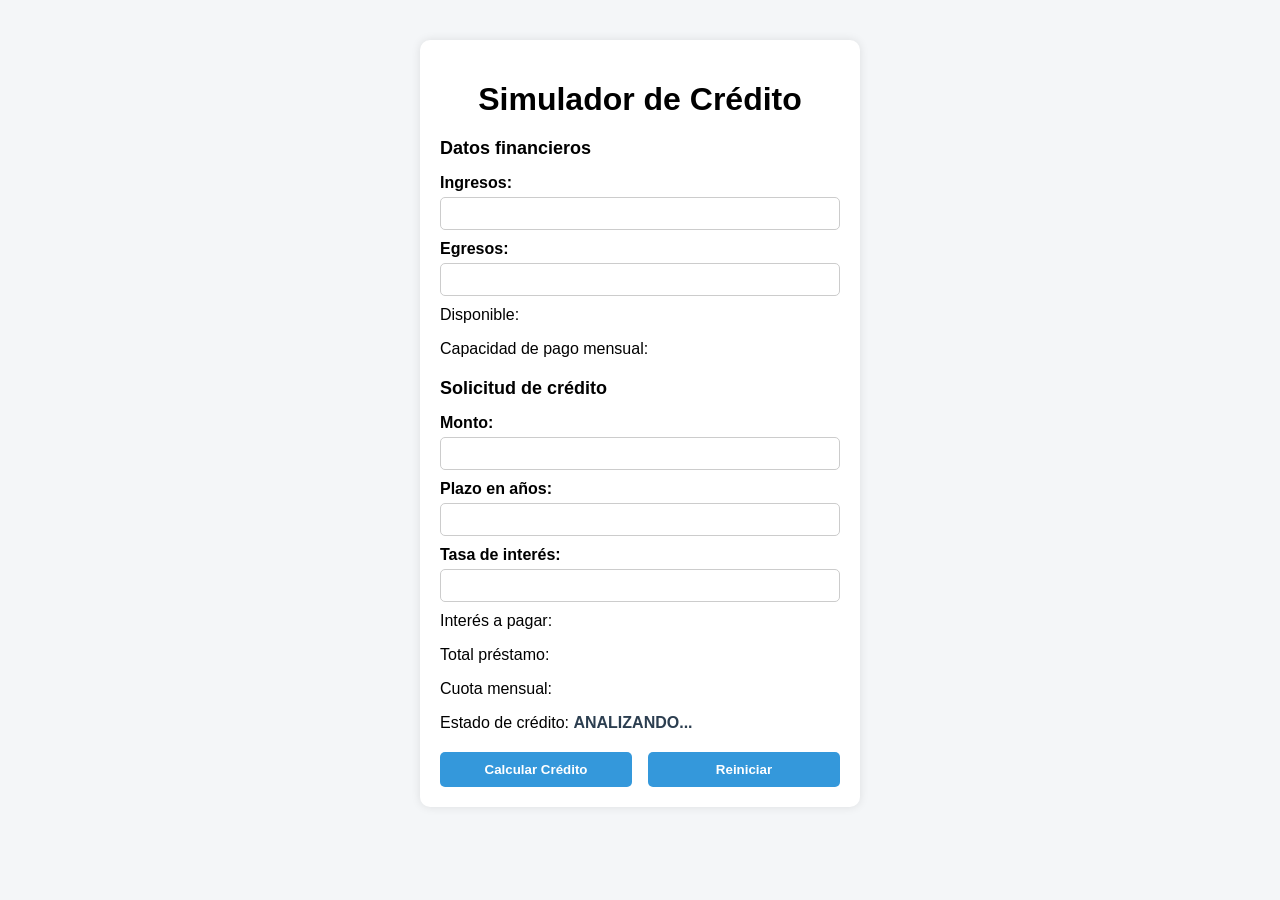
==== simulador.html @ e4d0fa12 "Se subieron los archivos desde el repositorio local" ====
<!DOCTYPE html>
<html lang="es">
<head>
    <meta charset="UTF-8">
    <meta name="viewport" content="width=device-width, initial-scale=1.0">
    <title>Simulador de Crédito</title>
    <link rel="stylesheet" href="simulador.css">
</head>
<body>

    <div class="container">
        <h1>Simulador de Crédito</h1>

        <h2>Datos financieros</h2>
        <label for="txtIngresos">Ingresos:</label>
        <input type="text" id="txtIngresos">

        <label for="txtEgresos">Egresos:</label>
        <input type="text" id="txtEgresos">

        <p>Disponible: <span id="spnDisponible"></span></p>
        <p>Capacidad de pago mensual: <span id="spnCapacidadPago"></span></p>

        <h2>Solicitud de crédito</h2>
        <label for="txtMonto">Monto:</label>
        <input type="text" id="txtMonto">

        <label for="txtPlazo">Plazo en años:</label>
        <input type="text" id="txtPlazo">

        <label for="txtTasaInteres">Tasa de interés:</label>
        <input type="text" id="txtTasaInteres">

        <p>Interés a pagar: <span id="spnInteresPagar"></span></p>
        <p>Total préstamo: <span id="spnTotalPrestamo"></span></p>
        <p>Cuota mensual: <span id="spnCuotaMensual"></span></p>
        <p>Estado de crédito: <span id="spnEstadoCredito">ANALIZANDO...</span></p>

        <div class="buttons">
            <button id="btnCalcularCredito">Calcular Crédito</button>
            <button id="btnReiniciar">Reiniciar</button>
        </div>
    </div>

</body>
</html>
---- simulador.css ----
body {
    font-family: Arial, sans-serif;
    background-color: #f4f6f8;
    margin: 0;
    padding: 0;
}

.container {
    width: 400px;
    margin: 40px auto;
    padding: 20px;
    background-color: white;
    border-radius: 10px;
    box-shadow: 0 0 10px rgba(0,0,0,0.1);
}

h1 {
    text-align: center;
    margin-bottom: 20px;
}

h2 {
    margin-top: 20px;
    font-size: 18px;
}

label {
    display: block;
    margin-top: 10px;
    font-weight: bold;
}

input {
    width: 100%;
    padding: 8px;
    margin-top: 5px;
    border-radius: 5px;
    border: 1px solid #ccc;
    box-sizing: border-box;
}

p {
    margin-top: 10px;
}

span {
    font-weight: bold;
    color: #2c3e50;
}

.buttons {
    margin-top: 20px;
    display: flex;
    justify-content: space-between;
}

button {
    width: 48%;
    padding: 10px;
    border: none;
    border-radius: 5px;
    background-color: #3498db;
    color: white;
    font-weight: bold;
    cursor: pointer;
}

button:hover {
    background-color: #2980b9;
}
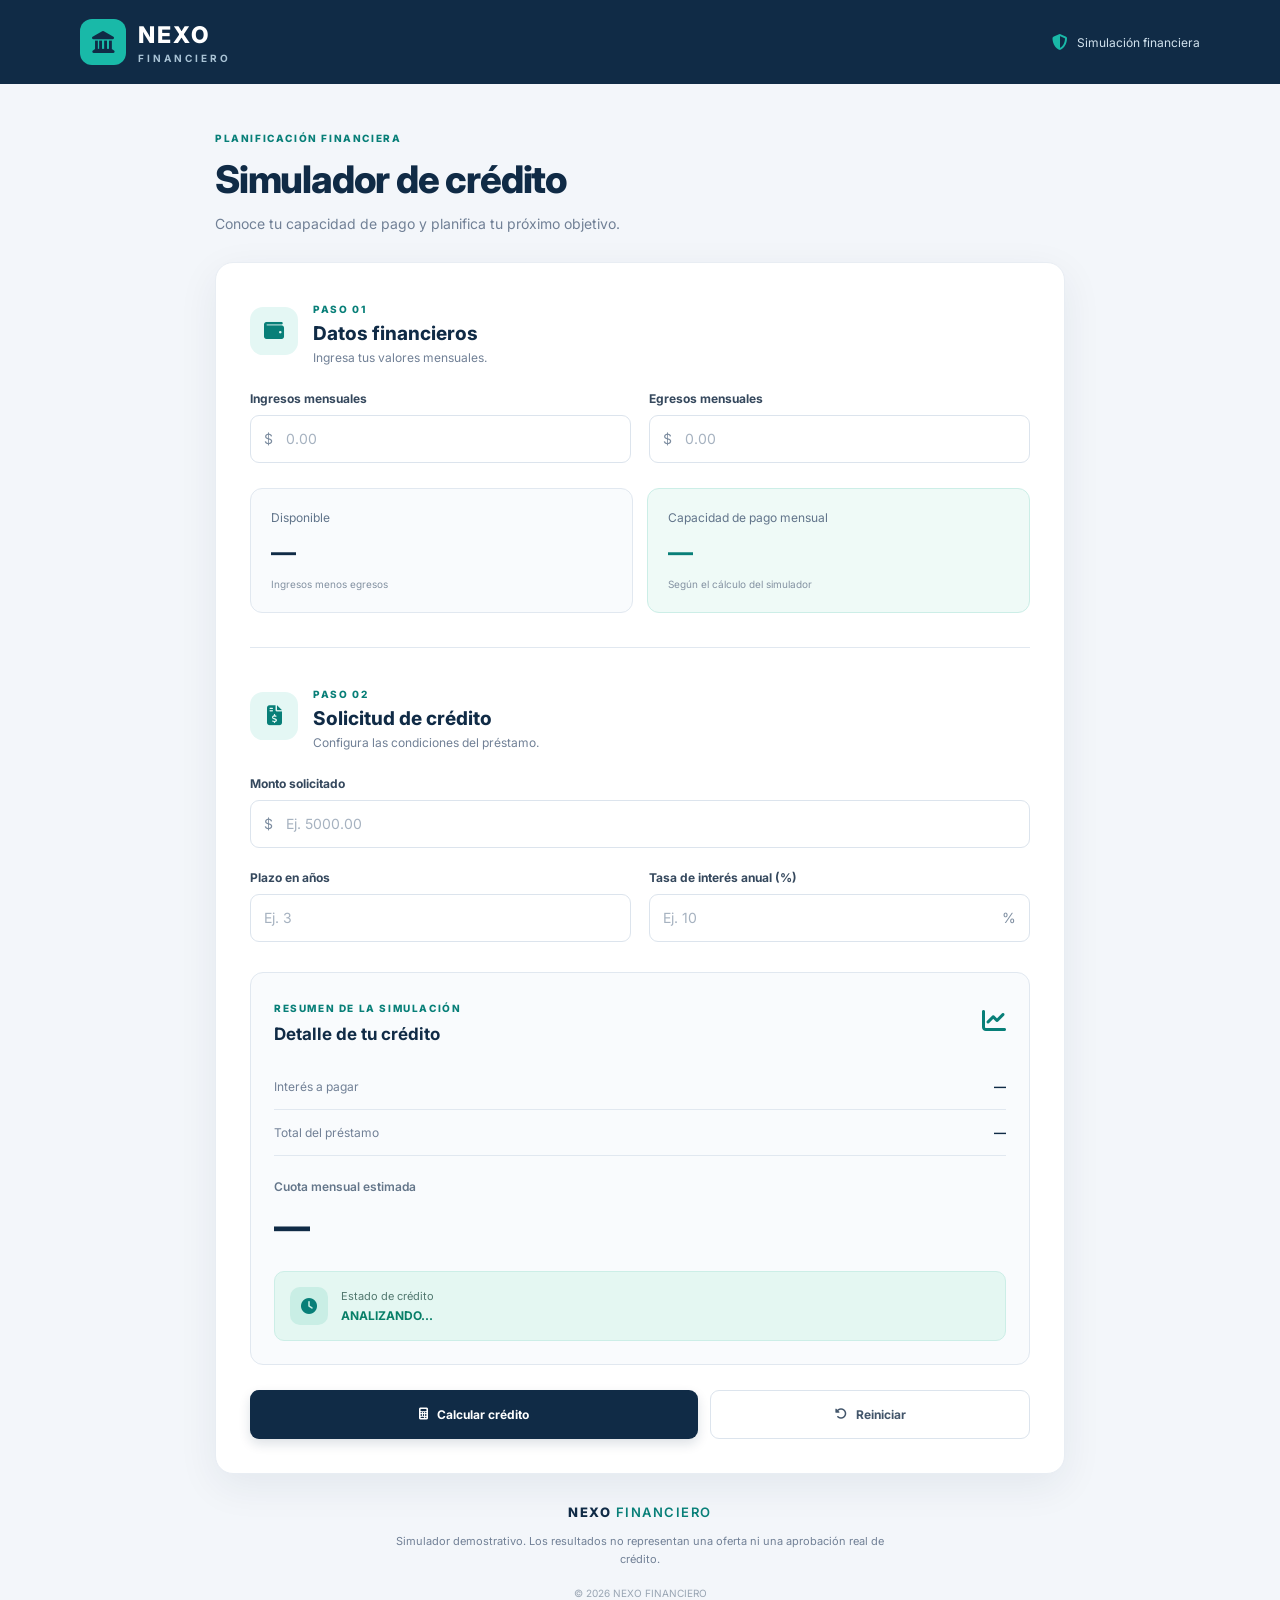
==== commit d9bf258b: "Se mejoro el diseño de la pagina" ====
--- a/simulador.html
+++ b/simulador.html
@@ -3,44 +3,184 @@
 <head>
     <meta charset="UTF-8">
     <meta name="viewport" content="width=device-width, initial-scale=1.0">
-    <title>Simulador de Crédito</title>
+    <meta name="theme-color" content="#102B46">
+    <title>NEXO Financiero | Simulador de Crédito</title>
     <link rel="stylesheet" href="simulador.css">
+    <link rel="preconnect" href="https://fonts.googleapis.com">
+    <link rel="preconnect" href="https://fonts.gstatic.com" crossorigin>
+    <link href="https://fonts.googleapis.com/css2?family=Inter:wght@400;500;600;700;800&display=swap" rel="stylesheet">
+    <link rel="stylesheet" href="https://cdnjs.cloudflare.com/ajax/libs/font-awesome/6.7.2/css/all.min.css">
 </head>
 <body>
 
-    <div class="container">
-        <h1>Simulador de Crédito</h1>
+    <header class="topbar">
+        <div class="brand">
+            <div class="brand-icon">
+                <i class="fa-solid fa-landmark"></i>
+            </div>
+            <div class="brand-text">
+                <span class="brand-name">NEXO</span>
+                <span class="brand-subtitle">FINANCIERO</span>
+            </div>
+        </div>
+        <div class="secure-label">
+            <i class="fa-solid fa-shield-halved"></i>
+            <span>Simulación financiera</span>
+        </div>
+    </header>
 
-        <h2>Datos financieros</h2>
-        <label for="txtIngresos">Ingresos:</label>
-        <input type="text" id="txtIngresos">
+    <main class="page">
+        <section class="welcome">
+            <span class="eyebrow">PLANIFICACIÓN FINANCIERA</span>
+            <h1>Simulador de crédito</h1>
+            <p>Conoce tu capacidad de pago y planifica tu próximo objetivo.</p>
+        </section>
 
-        <label for="txtEgresos">Egresos:</label>
-        <input type="text" id="txtEgresos">
+        <div class="container">
+            <section class="section">
+                <div class="section-heading">
+                    <div class="section-icon">
+                        <i class="fa-solid fa-wallet"></i>
+                    </div>
+                    <div>
+                        <span class="step">PASO 01</span>
+                        <h2>Datos financieros</h2>
+                        <p>Ingresa tus valores mensuales.</p>
+                    </div>
+                </div>
 
-        <p>Disponible: <span id="spnDisponible"></span></p>
-        <p>Capacidad de pago mensual: <span id="spnCapacidadPago"></span></p>
+                <div class="fields">
+                    <div class="field">
+                        <label for="txtIngresos">Ingresos mensuales</label>
+                        <div class="input-wrap">
+                            <span class="input-prefix">$</span>
+                            <input type="number" id="txtIngresos"
+                                   placeholder="0.00" min="0" step="0.01">
+                        </div>
+                    </div>
 
-        <h2>Solicitud de crédito</h2>
-        <label for="txtMonto">Monto:</label>
-        <input type="text" id="txtMonto">
+                    <div class="field">
+                        <label for="txtEgresos">Egresos mensuales</label>
+                        <div class="input-wrap">
+                            <span class="input-prefix">$</span>
+                            <input type="number" id="txtEgresos"
+                                   placeholder="0.00" min="0" step="0.01">
+                        </div>
+                    </div>
+                </div>
 
-        <label for="txtPlazo">Plazo en años:</label>
-        <input type="text" id="txtPlazo">
+                <div class="summary-grid">
+                    <div class="summary-card">
+                        <span class="summary-label">Disponible</span>
+                        <strong id="spnDisponible">—</strong>
+                        <span class="summary-note">Ingresos menos egresos</span>
+                    </div>
+                    <div class="summary-card highlighted">
+                        <span class="summary-label">Capacidad de pago mensual</span>
+                        <strong id="spnCapacidadPago">—</strong>
+                        <span class="summary-note">Según el cálculo del simulador</span>
+                    </div>
+                </div>
+            </section>
 
-        <label for="txtTasaInteres">Tasa de interés:</label>
-        <input type="text" id="txtTasaInteres">
+            <div class="section-divider"></div>
 
-        <p>Interés a pagar: <span id="spnInteresPagar"></span></p>
-        <p>Total préstamo: <span id="spnTotalPrestamo"></span></p>
-        <p>Cuota mensual: <span id="spnCuotaMensual"></span></p>
-        <p>Estado de crédito: <span id="spnEstadoCredito">ANALIZANDO...</span></p>
+            <section class="section">
+                <div class="section-heading">
+                    <div class="section-icon">
+                        <i class="fa-solid fa-file-invoice-dollar"></i>
+                    </div>
+                    <div>
+                        <span class="step">PASO 02</span>
+                        <h2>Solicitud de crédito</h2>
+                        <p>Configura las condiciones del préstamo.</p>
+                    </div>
+                </div>
 
-        <div class="buttons">
-            <button id="btnCalcularCredito">Calcular Crédito</button>
-            <button id="btnReiniciar">Reiniciar</button>
+                <div class="fields">
+                    <div class="field full">
+                        <label for="txtMonto">Monto solicitado</label>
+                        <div class="input-wrap">
+                            <span class="input-prefix">$</span>
+                            <input type="number" id="txtMonto"
+                                   placeholder="Ej. 5000.00" min="0" step="0.01">
+                        </div>
+                    </div>
+
+                    <div class="field">
+                        <label for="txtPlazo">Plazo en años</label>
+                        <div class="input-wrap">
+                            <input type="number" id="txtPlazo"
+                                   placeholder="Ej. 3" min="1" step="1">
+                        </div>
+                    </div>
+
+                    <div class="field">
+                        <label for="txtTasaInteres">Tasa de interés anual (%)</label>
+                        <div class="input-wrap">
+                            <input type="number" id="txtTasaInteres"
+                                   placeholder="Ej. 10" min="0" step="0.01">
+                            <span class="input-suffix">%</span>
+                        </div>
+                    </div>
+                </div>
+
+                <div class="results">
+                    <div class="results-header">
+                        <div>
+                            <span class="eyebrow">RESUMEN DE LA SIMULACIÓN</span>
+                            <h3>Detalle de tu crédito</h3>
+                        </div>
+                        <i class="fa-solid fa-chart-line results-icon"></i>
+                    </div>
+
+                    <div class="result-row">
+                        <span>Interés a pagar</span>
+                        <strong id="spnInteresPagar">—</strong>
+                    </div>
+                    <div class="result-row">
+                        <span>Total del préstamo</span>
+                        <strong id="spnTotalPrestamo">—</strong>
+                    </div>
+
+                    <div class="monthly-payment">
+                        <span>Cuota mensual estimada</span>
+                        <strong id="spnCuotaMensual">—</strong>
+                    </div>
+
+                    <div class="credit-status">
+                        <div class="status-icon">
+                            <i class="fa-solid fa-clock"></i>
+                        </div>
+                        <div>
+                            <span>Estado de crédito</span>
+                            <strong id="spnEstadoCredito">ANALIZANDO...</strong>
+                        </div>
+                    </div>
+                </div>
+
+                <div class="buttons">
+                    <button class="btn-primary" id="btnCalcularCredito"
+                            onclick="calcular();">
+                        <i class="fa-solid fa-calculator"></i>
+                        Calcular crédito
+                    </button>
+                    <button class="btn-secondary" id="btnReiniciar" type="button">
+                        <i class="fa-solid fa-rotate-left"></i>
+                        Reiniciar
+                    </button>
+                </div>
+            </section>
         </div>
-    </div>
 
+        <footer class="footer">
+            <div class="footer-brand">NEXO <span>FINANCIERO</span></div>
+            <p>Simulador demostrativo. Los resultados no representan una oferta ni una aprobación real de crédito.</p>
+            <span>© 2026 NEXO FINANCIERO</span>
+        </footer>
+    </main>
+
+    <script src="simulador.js"></script>
+    <script src="funciones.js"></script>
 </body>
 </html>
--- a/simulador.css
+++ b/simulador.css
@@ -1,70 +1,539 @@
+:root {
+    --navy: #102b46;
+    --navy-light: #193d5c;
+    --teal: #19b9a8;
+    --teal-dark: #087f78;
+    --background: #f3f6fa;
+    --white: #ffffff;
+    --text: #23364b;
+    --muted: #718096;
+    --border: #e1e8f0;
+    --success-bg: #e4f7f2;
+    --shadow: 0 12px 40px rgba(16, 43, 70, 0.07);
+}
+
+* {
+    box-sizing: border-box;
+}
+
 body {
-    font-family: Arial, sans-serif;
-    background-color: #f4f6f8;
     margin: 0;
-    padding: 0;
+    background: var(--background);
+    color: var(--text);
+    font-family: "Inter", Arial, sans-serif;
+    -webkit-font-smoothing: antialiased;
+}
+
+.topbar {
+    min-height: 84px;
+    padding: 16px max(6%, calc((100% - 1120px) / 2));
+    display: flex;
+    align-items: center;
+    justify-content: space-between;
+    gap: 20px;
+    background: var(--navy);
+    color: var(--white);
+}
+
+.brand {
+    display: flex;
+    align-items: center;
+    gap: 12px;
+}
+
+.brand-icon {
+    width: 46px;
+    height: 46px;
+    display: grid;
+    place-items: center;
+    border-radius: 12px;
+    background: var(--teal);
+    color: var(--navy);
+    font-size: 22px;
+}
+
+.brand-text {
+    display: flex;
+    flex-direction: column;
+    gap: 3px;
+}
+
+.brand-name {
+    font-size: 23px;
+    font-weight: 800;
+    letter-spacing: 2px;
+}
+
+.brand-subtitle {
+    color: #a9c3d5;
+    font-size: 10px;
+    font-weight: 700;
+    letter-spacing: 3px;
+}
+
+.secure-label {
+    display: flex;
+    align-items: center;
+    gap: 9px;
+    color: #d1e2ee;
+    font-size: 12px;
+}
+
+.secure-label i {
+    color: var(--teal);
+    font-size: 16px;
+}
+
+.page {
+    width: min(100% - 36px, 850px);
+    margin: 0 auto;
+}
+
+.welcome {
+    padding: 42px 0 26px;
+}
+
+.eyebrow,
+.step {
+    color: var(--teal-dark);
+    font-size: 10px;
+    font-weight: 800;
+    letter-spacing: 1.6px;
+}
+
+.welcome h1 {
+    margin: 10px 0;
+    color: var(--navy);
+    font-size: clamp(28px, 5vw, 38px);
+    font-weight: 800;
+    letter-spacing: -1.2px;
+}
+
+.welcome p {
+    margin: 0;
+    color: var(--muted);
+    font-size: 14px;
+    line-height: 1.7;
 }
 
 .container {
-    width: 400px;
-    margin: 40px auto;
-    padding: 20px;
-    background-color: white;
-    border-radius: 10px;
-    box-shadow: 0 0 10px rgba(0,0,0,0.1);
-}
-
-h1 {
-    text-align: center;
-    margin-bottom: 20px;
-}
-
-h2 {
-    margin-top: 20px;
-    font-size: 18px;
+    padding: 34px;
+    border: 1px solid #e8edf3;
+    border-radius: 18px;
+    background: var(--white);
+    box-shadow: var(--shadow);
+}
+
+.section-heading {
+    display: flex;
+    align-items: center;
+    gap: 15px;
+    margin-bottom: 26px;
+}
+
+.section-icon {
+    width: 48px;
+    height: 48px;
+    flex-shrink: 0;
+    display: grid;
+    place-items: center;
+    border-radius: 13px;
+    background: #e4f7f4;
+    color: var(--teal-dark);
+    font-size: 20px;
+}
+
+.section-heading h2 {
+    margin: 5px 0;
+    color: var(--navy);
+    font-size: 19px;
+    font-weight: 750;
+}
+
+.section-heading p {
+    margin: 0;
+    color: var(--muted);
+    font-size: 12px;
+}
+
+.fields {
+    display: grid;
+    grid-template-columns: repeat(2, minmax(0, 1fr));
+    gap: 22px 18px;
+}
+
+.field {
+    min-width: 0;
+}
+
+.field.full {
+    grid-column: 1 / -1;
 }
 
 label {
     display: block;
-    margin-top: 10px;
-    font-weight: bold;
-}
-
-input {
+    margin-bottom: 9px;
+    color: #35485d;
+    font-size: 12px;
+    font-weight: 700;
+}
+
+.input-wrap {
+    min-height: 48px;
+    display: flex;
+    align-items: center;
+    border: 1px solid #dce4ed;
+    border-radius: 9px;
+    background: #fff;
+    transition: border-color 0.2s, box-shadow 0.2s;
+}
+
+.input-wrap:focus-within {
+    border-color: var(--teal-dark);
+    box-shadow: 0 0 0 3px rgba(25, 185, 168, 0.12);
+}
+
+.input-prefix,
+.input-suffix {
+    padding: 0 13px;
+    color: #7d8da0;
+    font-size: 14px;
+}
+
+.input-wrap input {
     width: 100%;
-    padding: 8px;
-    margin-top: 5px;
-    border-radius: 5px;
-    border: 1px solid #ccc;
-    box-sizing: border-box;
-}
-
-p {
-    margin-top: 10px;
-}
-
-span {
-    font-weight: bold;
-    color: #2c3e50;
+    min-width: 0;
+    height: 46px;
+    padding: 0 13px;
+    border: none;
+    outline: none;
+    border-radius: 9px;
+    background: transparent;
+    color: var(--navy);
+    font: inherit;
+    font-size: 14px;
+}
+
+.input-wrap .input-prefix + input {
+    padding-left: 0;
+}
+
+.input-wrap input::placeholder {
+    color: #a6b2c0;
+}
+
+.summary-grid {
+    display: grid;
+    grid-template-columns: repeat(2, minmax(0, 1fr));
+    gap: 14px;
+    margin-top: 25px;
+}
+
+.summary-card {
+    display: flex;
+    flex-direction: column;
+    gap: 10px;
+    padding: 20px;
+    border: 1px solid var(--border);
+    border-radius: 12px;
+    background: #f9fbfd;
+}
+
+.summary-card.highlighted {
+    border-color: #cceee7;
+    background: #effaf7;
+}
+
+.summary-label {
+    color: #61748a;
+    font-size: 12px;
+    line-height: 1.5;
+}
+
+.summary-card strong {
+    overflow-wrap: anywhere;
+    color: var(--navy);
+    font-size: clamp(20px, 3vw, 25px);
+    letter-spacing: -0.7px;
+}
+
+.summary-card.highlighted strong {
+    color: var(--teal-dark);
+}
+
+.summary-note {
+    color: #8492a2;
+    font-size: 10px;
+    line-height: 1.5;
+}
+
+.section-divider {
+    height: 1px;
+    margin: 34px 0;
+    background: var(--border);
+}
+
+.results {
+    margin-top: 30px;
+    padding: 23px;
+    border: 1px solid var(--border);
+    border-radius: 13px;
+    background: #f9fbfd;
+}
+
+.results-header {
+    display: flex;
+    align-items: center;
+    justify-content: space-between;
+    gap: 12px;
+    margin-bottom: 20px;
+}
+
+.results-header h3 {
+    margin: 8px 0 0;
+    color: var(--navy);
+    font-size: 17px;
+}
+
+.results-icon {
+    color: var(--teal-dark);
+    font-size: 24px;
+}
+
+.result-row {
+    display: flex;
+    justify-content: space-between;
+    align-items: center;
+    gap: 15px;
+    padding: 15px 0;
+    border-bottom: 1px solid var(--border);
+    font-size: 12px;
+}
+
+.result-row span {
+    color: var(--muted);
+}
+
+.result-row strong {
+    color: var(--navy);
+    text-align: right;
+    overflow-wrap: anywhere;
+}
+
+.monthly-payment {
+    display: flex;
+    flex-direction: column;
+    gap: 10px;
+    padding: 23px 0;
+}
+
+.monthly-payment span {
+    color: #64768a;
+    font-size: 12px;
+    font-weight: 600;
+}
+
+.monthly-payment strong {
+    color: var(--navy);
+    font-size: clamp(28px, 5vw, 36px);
+    font-weight: 800;
+    letter-spacing: -1px;
+    overflow-wrap: anywhere;
+}
+
+.credit-status {
+    display: flex;
+    align-items: center;
+    gap: 13px;
+    padding: 15px;
+    border: 1px solid #cceee7;
+    border-radius: 10px;
+    background: var(--success-bg);
+}
+
+.status-icon {
+    width: 38px;
+    height: 38px;
+    flex-shrink: 0;
+    display: grid;
+    place-items: center;
+    border-radius: 10px;
+    background: #c9eee5;
+    color: var(--teal-dark);
+}
+
+.credit-status div:last-child {
+    display: flex;
+    flex-direction: column;
+    gap: 5px;
+}
+
+.credit-status span {
+    color: #51786f;
+    font-size: 11px;
+}
+
+.credit-status strong {
+    color: #087f68;
+    font-size: 12px;
+    overflow-wrap: anywhere;
 }
 
 .buttons {
-    margin-top: 20px;
-    display: flex;
-    justify-content: space-between;
+    display: grid;
+    grid-template-columns: 1.4fr 1fr;
+    gap: 12px;
+    margin-top: 25px;
 }
 
 button {
-    width: 48%;
-    padding: 10px;
-    border: none;
-    border-radius: 5px;
-    background-color: #3498db;
-    color: white;
-    font-weight: bold;
+    min-height: 49px;
+    display: flex;
+    align-items: center;
+    justify-content: center;
+    gap: 9px;
+    padding: 12px 16px;
+    border: 1px solid transparent;
+    border-radius: 9px;
+    font-family: inherit;
+    font-size: 12px;
+    font-weight: 700;
     cursor: pointer;
+    transition: transform 0.2s, background 0.2s, box-shadow 0.2s;
 }
 
 button:hover {
-    background-color: #2980b9;
+    transform: translateY(-1px);
+}
+
+button:focus-visible {
+    outline: 3px solid rgba(25, 185, 168, 0.4);
+    outline-offset: 3px;
+}
+
+.btn-primary {
+    background: var(--navy);
+    color: var(--white);
+    box-shadow: 0 5px 12px rgba(16, 43, 70, 0.14);
+}
+
+.btn-primary:hover {
+    background: var(--navy-light);
+}
+
+.btn-secondary {
+    border-color: #dce4ed;
+    background: #fff;
+    color: #43566b;
+}
+
+.btn-secondary:hover {
+    background: #f3f6fa;
+}
+
+.footer {
+    padding: 30px 0 35px;
+    text-align: center;
+}
+
+.footer-brand {
+    color: var(--navy);
+    font-size: 13px;
+    font-weight: 800;
+    letter-spacing: 1.5px;
+}
+
+.footer-brand span {
+    color: var(--teal-dark);
+    font-weight: 600;
+}
+
+.footer p {
+    max-width: 510px;
+    margin: 12px auto;
+    color: var(--muted);
+    font-size: 11px;
+    line-height: 1.7;
+}
+
+.footer > span {
+    color: #99a5b3;
+    font-size: 10px;
+}
+
+@media (max-width: 600px) {
+    .topbar {
+        min-height: 72px;
+        padding: 13px 18px;
+    }
+
+    .brand-icon {
+        width: 40px;
+        height: 40px;
+    }
+
+    .brand-name {
+        font-size: 20px;
+    }
+
+    .secure-label {
+        font-size: 10px;
+    }
+
+    .page {
+        width: calc(100% - 24px);
+    }
+
+    .welcome {
+        padding: 32px 4px 22px;
+    }
+
+    .container {
+        padding: 21px 17px;
+        border-radius: 14px;
+    }
+
+    .section-heading {
+        gap: 11px;
+    }
+
+    .section-icon {
+        width: 42px;
+        height: 42px;
+    }
+
+    .fields {
+        gap: 18px 12px;
+    }
+
+    .summary-grid {
+        gap: 10px;
+    }
+
+    .summary-card {
+        padding: 14px 11px;
+    }
+
+    .results {
+        padding: 17px 13px;
+    }
+
+    .buttons {
+        grid-template-columns: 1fr;
+    }
+}
+
+@media (max-width: 360px) {
+    .secure-label span {
+        display: none;
+    }
+
+    .fields,
+    .summary-grid {
+        grid-template-columns: 1fr;
+    }
+
+    .field.full {
+        grid-column: auto;
+    }
 }
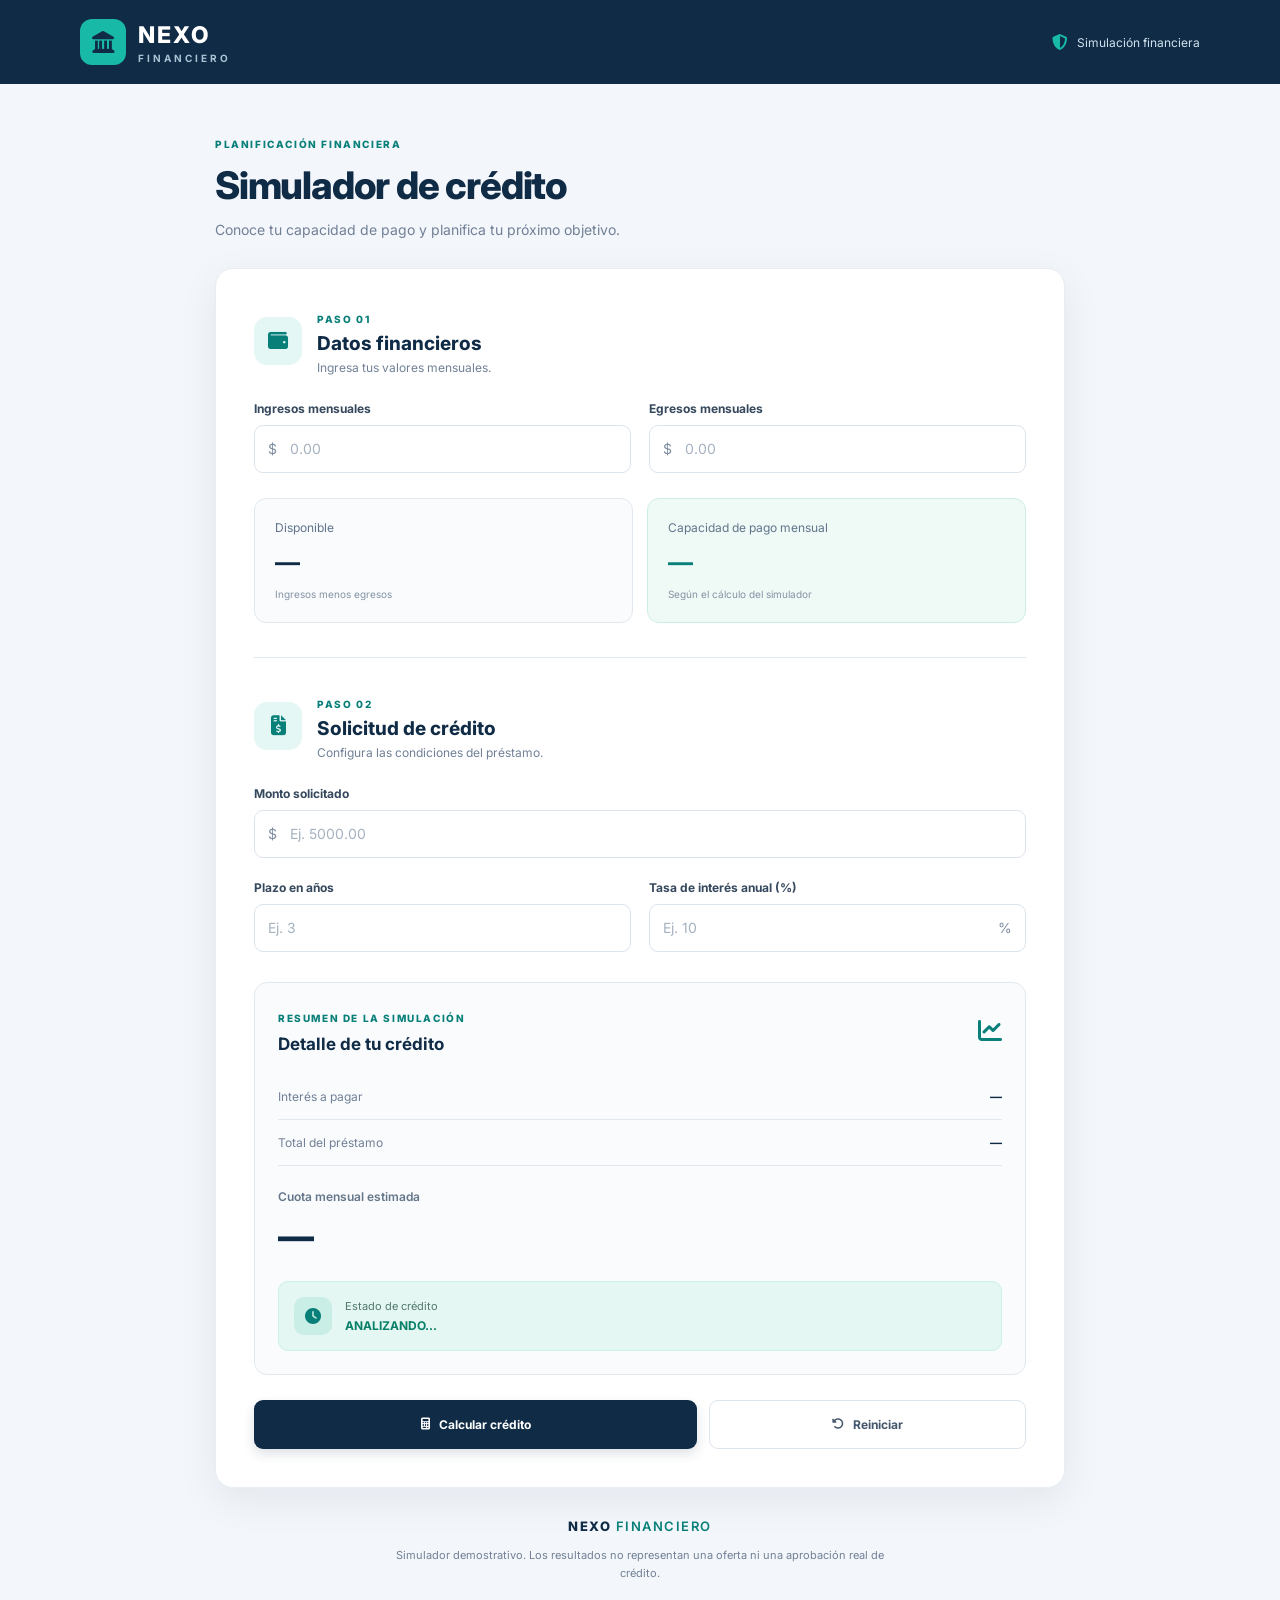
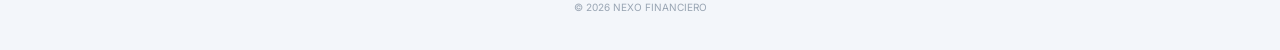
==== commit 8381a4a3: "Se agrego la funcion reiniciar" ====
--- a/simulador.html
+++ b/simulador.html
@@ -165,7 +165,8 @@
                         <i class="fa-solid fa-calculator"></i>
                         Calcular crédito
                     </button>
-                    <button class="btn-secondary" id="btnReiniciar" type="button">
+                    <button class="btn-secondary" id="btnReiniciar" type="button"
+                            onclick="reiniciar()">
                         <i class="fa-solid fa-rotate-left"></i>
                         Reiniciar
                     </button>
--- a/simulador.css
+++ b/simulador.css
@@ -536,4 +536,327 @@
     .field.full {
         grid-column: auto;
     }
-}+}
+
+
+/* ===== DISEÑO RESPONSIVE ===== */
+
+/* Evita desbordamientos y tamaños inconsistentes */
+*,
+*::before,
+*::after {
+    box-sizing: border-box;
+}
+
+html {
+    width: 100%;
+    min-width: 0;
+    scroll-behavior: smooth;
+}
+
+body {
+    width: 100%;
+    min-width: 0;
+    overflow-x: hidden;
+}
+
+img,
+svg {
+    max-width: 100%;
+}
+
+/* Contenedor principal */
+.page {
+    width: min(100% - 40px, 850px);
+    margin-inline: auto;
+}
+
+.container {
+    width: 100%;
+    min-width: 0;
+}
+
+.fields,
+.summary-grid {
+    grid-template-columns: repeat(2, minmax(0, 1fr));
+}
+
+.field,
+.summary-card,
+.results,
+.section {
+    min-width: 0;
+}
+
+.input-wrap {
+    width: 100%;
+    min-width: 0;
+}
+
+.input-wrap input {
+    width: 100%;
+    min-width: 0;
+}
+
+/* Los textos largos no rompen el diseño */
+h1,
+h2,
+h3,
+p,
+label,
+strong,
+span {
+    overflow-wrap: anywhere;
+}
+
+.result-row {
+    min-width: 0;
+}
+
+.result-row strong {
+    max-width: 60%;
+}
+
+/* ===== TABLETS ===== */
+@media (max-width: 768px) {
+    .topbar {
+        padding: 16px 24px;
+    }
+
+    .page {
+        width: min(100% - 32px, 680px);
+    }
+
+    .welcome {
+        padding-top: 32px;
+    }
+
+    .welcome h1 {
+        font-size: clamp(27px, 5vw, 34px);
+    }
+
+    .container {
+        padding: 26px;
+    }
+
+    .section-divider {
+        margin: 28px 0;
+    }
+
+    .summary-card {
+        padding: 16px;
+    }
+
+    .results {
+        padding: 20px;
+    }
+}
+
+/* ===== CELULARES ===== */
+@media (max-width: 480px) {
+    .topbar {
+        min-height: 68px;
+        padding: 12px 16px;
+        gap: 10px;
+    }
+
+    .brand {
+        gap: 9px;
+    }
+
+    .brand-icon {
+        width: 38px;
+        height: 38px;
+        font-size: 18px;
+    }
+
+    .brand-name {
+        font-size: 19px;
+    }
+
+    .brand-subtitle {
+        font-size: 9px;
+        letter-spacing: 2px;
+    }
+
+    .secure-label {
+        gap: 5px;
+        font-size: 10px;
+    }
+
+    .page {
+        width: calc(100% - 24px);
+    }
+
+    .welcome {
+        padding: 28px 2px 22px;
+    }
+
+    .welcome h1 {
+        font-size: clamp(25px, 7vw, 32px);
+        line-height: 1.2;
+        letter-spacing: -0.7px;
+    }
+
+    .welcome p {
+        font-size: 13px;
+    }
+
+    .container {
+        padding: 20px 15px;
+        border-radius: 13px;
+    }
+
+    .section-heading {
+        align-items: flex-start;
+        gap: 11px;
+        margin-bottom: 22px;
+    }
+
+    .section-icon {
+        width: 40px;
+        height: 40px;
+        font-size: 17px;
+    }
+
+    .section-heading h2 {
+        font-size: 17px;
+    }
+
+    .section-heading p {
+        line-height: 1.5;
+    }
+
+    /* Una columna para facilitar el uso táctil */
+    .fields {
+        grid-template-columns: minmax(0, 1fr);
+        gap: 18px;
+    }
+
+    .field.full {
+        grid-column: auto;
+    }
+
+    .input-wrap,
+    .input-wrap input {
+        min-height: 48px;
+    }
+
+    .summary-grid {
+        grid-template-columns: minmax(0, 1fr);
+        gap: 10px;
+        margin-top: 20px;
+    }
+
+    .summary-card {
+        padding: 16px;
+        gap: 8px;
+    }
+
+    .summary-card strong {
+        font-size: 24px;
+    }
+
+    .section-divider {
+        margin: 26px 0;
+    }
+
+    .results {
+        margin-top: 24px;
+        padding: 16px 13px;
+    }
+
+    .results-header h3 {
+        font-size: 16px;
+    }
+
+    .result-row {
+        align-items: flex-start;
+        font-size: 12px;
+    }
+
+    .result-row span {
+        flex: 1;
+    }
+
+    .result-row strong {
+        max-width: 55%;
+    }
+
+    .monthly-payment strong {
+        font-size: clamp(26px, 8vw, 34px);
+    }
+
+    .buttons {
+        grid-template-columns: minmax(0, 1fr);
+        gap: 10px;
+    }
+
+    button {
+        width: 100%;
+        min-height: 48px;
+        font-size: 13px;
+    }
+
+    .footer {
+        padding: 25px 8px 30px;
+    }
+}
+
+/* ===== CELULARES PEQUEÑOS ===== */
+@media (max-width: 350px) {
+    .secure-label span {
+        display: none;
+    }
+
+    .container {
+        padding: 17px 12px;
+    }
+
+    .section-heading h2 {
+        font-size: 16px;
+    }
+
+    .summary-card strong {
+        font-size: 21px;
+    }
+
+    .results {
+        padding: 14px 10px;
+    }
+
+    .credit-status {
+        padding: 11px 9px;
+        gap: 9px;
+    }
+
+    .result-row {
+        gap: 8px;
+    }
+}
+
+/* ===== MONITORES GRANDES ===== */
+@media (min-width: 1200px) {
+    .page {
+        width: min(100% - 64px, 850px);
+    }
+
+    .welcome {
+        padding-top: 48px;
+    }
+
+    .container {
+        padding: 38px;
+    }
+}
+
+/* Respeta las preferencias de movimiento del usuario */
+@media (prefers-reduced-motion: reduce) {
+    *,
+    *::before,
+    *::after {
+        scroll-behavior: auto !important;
+        transition-duration: 0.01ms !important;
+        animation-duration: 0.01ms !important;
+    }
+}
